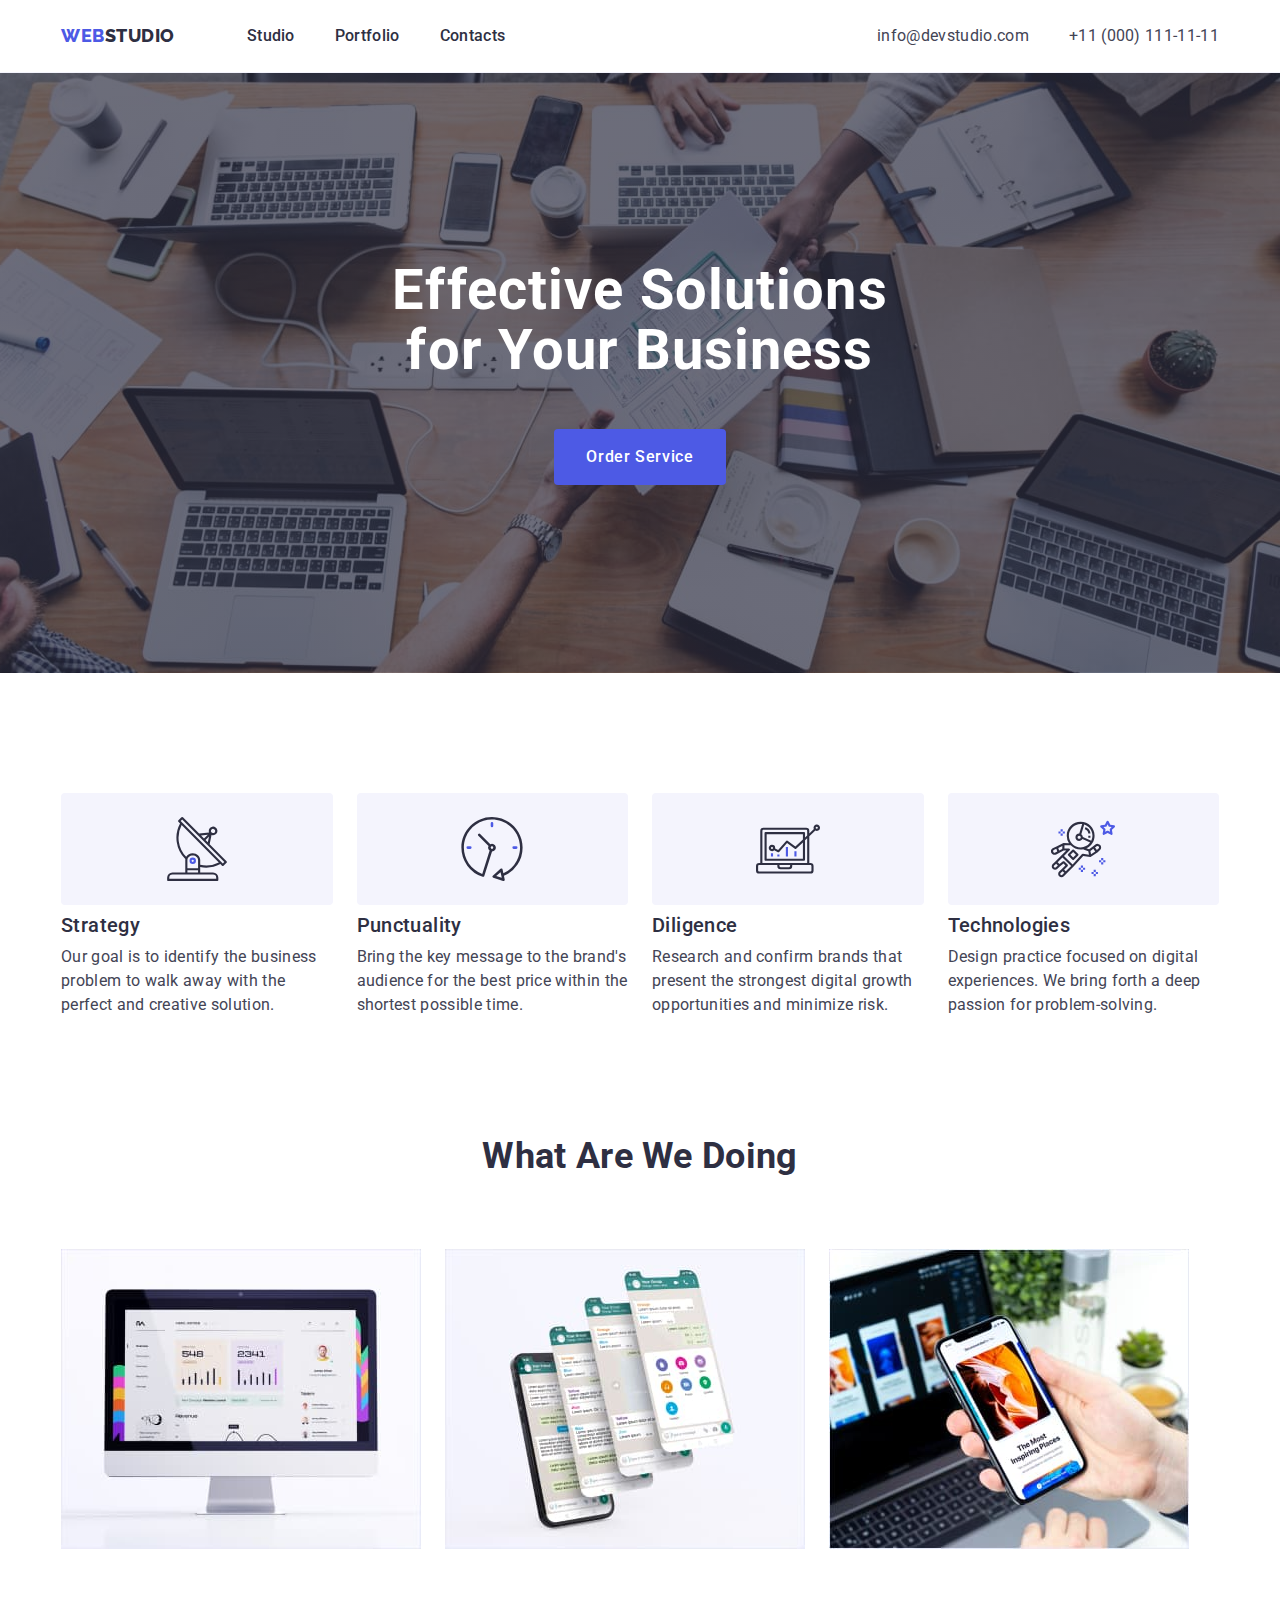
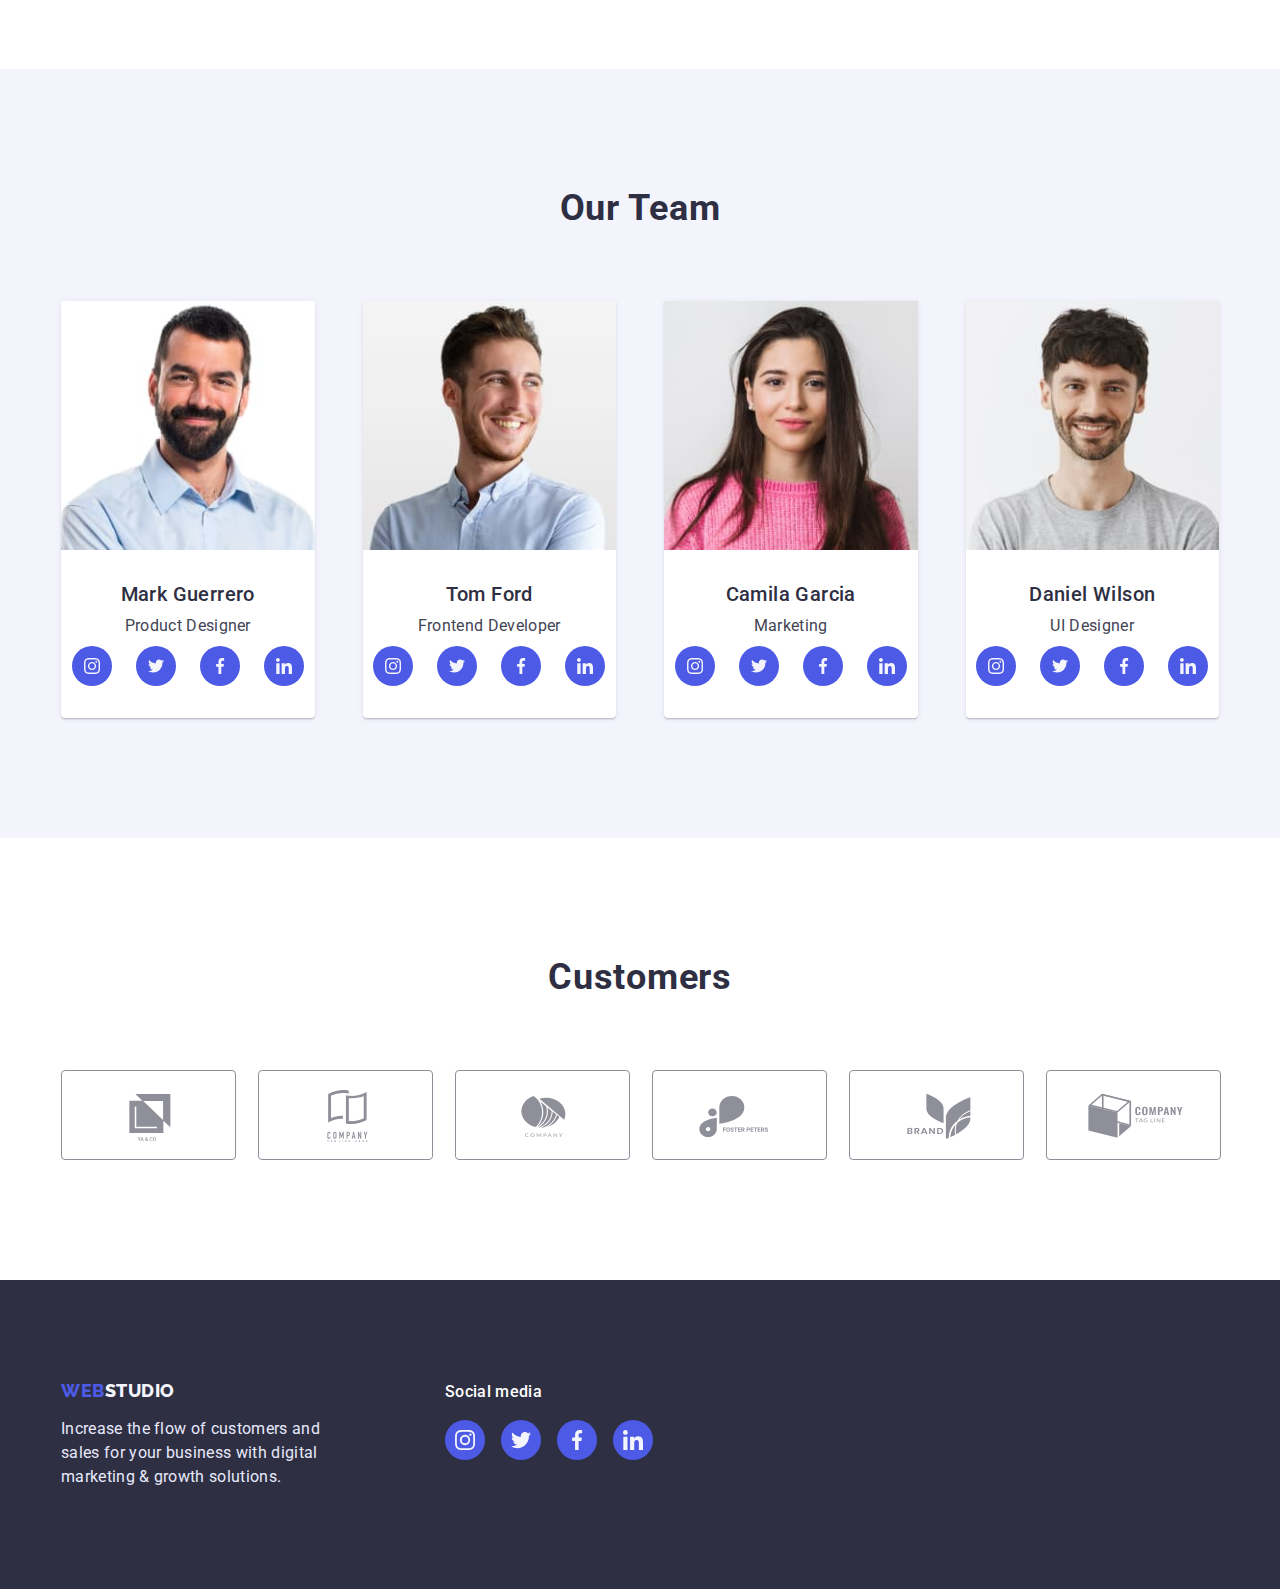
==== index.html @ 853c0c44 "Initial commit" ====
<!DOCTYPE html>
<html lang="en">

<head>
  <meta charset="UTF-8" />
  <meta http-equiv="X-UA-Compatible" content="IE=edge" />
  <meta name="viewport" content="width=device-width, initial-scale=1.0" />
  <title>Document</title>
  <link rel="preconnect" href="https://fonts.googleapis.com">
  <link rel="preconnect" href="https://fonts.googleapis.com">
  <link rel="preconnect" href="https://fonts.gstatic.com" crossorigin>
  <link rel="preconnect" href="https://fonts.googleapis.com">
  <link rel="preconnect" href="https://fonts.gstatic.com" crossorigin>
  <link href="https://fonts.googleapis.com/css2?family=Raleway:wght@800&family=Roboto:wght@400;500;700;900&display=swap"
    rel="stylesheet">
  <link rel="stylesheet" href="https://cdnjs.cloudflare.com/ajax/libs/modern-normalize/1.1.0/modern-normalize.min.css"
    integrity="sha512-wpPYUAdjBVSE4KJnH1VR1HeZfpl1ub8YT/NKx4PuQ5NmX2tKuGu6U/JRp5y+Y8XG2tV+wKQpNHVUX03MfMFn9Q=="
    crossorigin="anonymous" referrerpolicy="no-referrer" />
  <link rel="stylesheet" href="./css/styles.css">
</head>

<body class="page">

  <!--header-->
  <header>
    <div class="container cont-header">
      <nav class="main-nav">
        <a href="./index.html" class="link-webstudio link">Web<span class="logo-studio">Studio</span> </a>

        <ul class="site-nav list">
          <li><a href="./index.html" class="nav-header link">Studio</a></li>
          <li><a href="./portfolio.html" class="nav-header link">Portfolio</a></li>
          <li><a href="" class="nav-header link">Contacts</a></li>
        </ul>
      </nav>

      <address class="address-hed">
        <ul class="auth-nav list">
          <li><a class="auth-nav-list link" href="mailto:info@devstudio.com">info@devstudio.com</a></li>
          <li><a class="auth-nav-list link" href="tel:+110001111111">+11 (000) 111-11-11</a></li>
        </ul>
      </address>
    </div>
  </header>

  <!--hero-->

  <main>

    <section class="hero section">
      <h1 class="hero-title">Effective Solutions for Your Business</h1>
      <button type="button" class="hero-button">Order Service</button>
    </section>


    <!--advantages-->

    <section class="advantages section">
      <div class="container">
        <h2 class="advantages-title" hidden>Our advantages</h2>

        <ul class="advantages-list list">
          <li class="item adv-li">
            <div class="adv-icon-div">
              <svg class="adv-icon" width="64" height="64">
                <use href="./images/symbol-defs.svg#icon-radar">
                </use>
              </svg>
            </div>
            <h3 class="advantages-title-small">Strategy</h3>
            <p class="advantages-text">
              Our goal is to identify the business problem to walk away with the
              perfect and creative solution.
            </p>
          </li>
          <li class="item adv-li">
            <div class="adv-icon-div">
              <svg class="adv-icon" width="64" height="64">
                <use href="./images/symbol-defs.svg#icon-clock">
                </use>
              </svg>
            </div>
            <h3 class="advantages-title-small">Punctuality</h3>
            <p class="advantages-text">
              Bring the key message to the brand's audience for the best price
              within the shortest possible time.
            </p>
          </li>
          <li class="item adv-li">
            <div class="adv-icon-div">
              <svg class="adv-icon" width="64" height="64">
                <use href="./images/symbol-defs.svg#icon-pc">
                </use>
              </svg>
            </div>
            <h3 class="advantages-title-small">Diligence</h3>
            <p class="advantages-text">
              Research and confirm brands that present the strongest digital
              growth opportunities and minimize risk.
            </p>
          </li>
          <li class="item">
            <div class="adv-icon-div">
              <svg class="adv-icon" width="64" height="64">
                <use href="./images/symbol-defs.svg#icon-space">
                </use>
              </svg>
            </div>
            <h3 class="advantages-title-small">Technologies</h3>
            <p class="advantages-text">
              Design practice focused on digital experiences. We bring forth a
              deep passion for problem-solving.
            </p>
          </li>
        </ul>
      </div>
    </section>
    <!--Works-->

    <section class="works">
      <div class="container">
        <h2 class="works-title">What are we doing</h2>
        <ul class="works-list list">
          <li>
            <img src="./images/desc.jpg" alt="companys_activity1" width="360" />
          </li>
          <li>
            <img src="./images/phone.jpg" alt="companys_activity2" width="360" />
          </li>
          <li>
            <img src="./images/phoneinarm.jpg" alt="companys_activity3" width="360" />
          </li>
        </ul>
      </div>
    </section>


    <!--team-->

    <section class="team section">
      <div class="container">
        <h2 class="team-title">Our Team</h2>
        <ul class="list">
          <li class="persons">
            <div class="team-cont">
              <img src="./images/marko.jpg" alt="mark" width="264" />
              <div class="cont-persons">
                <h3 class="team-title-small">Mark Guerrero</h3>
                <p class="team-text">Product Designer</p>
                <ul class="persons-soc-list list">
                  <li class="persons-soc-item"> <a href="" class="persons-soc-link link"> <svg class="pers-svg"
                        width="16" height="16">
                        <use href="./images/symbol-defs.svg#icon-instagram"></use>
                      </svg>
                    </a> </li>
                  <li class="persons-soc-item"> <a href="" class="persons-soc-link link"> <svg class="pers-svg"
                        width="16" height="16">
                        <use href="./images/symbol-defs.svg#icon-twitter"></use>
                      </svg>
                    </a> </li>
                  <li class="persons-soc-item"> <a href="" class="persons-soc-link link"> <svg class="pers-svg"
                        width="16" height="16">
                        <use href="./images/symbol-defs.svg#icon-facebook"></use>
                      </svg>
                    </a> </li>
                  <li class="persons-soc-item"> <a href="" class="persons-soc-link link"> <svg class="pers-svg"
                        width="16" height="16">
                        <use href="./images/symbol-defs.svg#icon-linkedin"></use>
                      </svg>
                    </a> </li>
                </ul>
              </div>
            </div>
          </li>
          <li class="persons">
            <div class="team-cont">
              <img src="./images/tom.jpg" alt="tom" width="264" />
              <div class="cont-persons">
                <h3 class="team-title-small">Tom Ford</h3>
                <p class="team-text">Frontend Developer</p>
                <ul class="persons-soc-list list">
                  <li class="persons-soc-item"> <a href="" class="persons-soc-link link"> <svg class="pers-svg"
                        width="16" height="16">
                        <use href="./images/symbol-defs.svg#icon-instagram"></use>
                      </svg>
                    </a> </li>
                  <li class="persons-soc-item"> <a href="" class="persons-soc-link link"> <svg class="pers-svg"
                        width="16" height="16">
                        <use href="./images/symbol-defs.svg#icon-twitter"></use>
                      </svg>
                    </a> </li>
                  <li class="persons-soc-item"> <a href="" class="persons-soc-link link"> <svg class="pers-svg"
                        width="16" height="16">
                        <use href="./images/symbol-defs.svg#icon-facebook"></use>
                      </svg>
                    </a> </li>
                  <li class="persons-soc-item"> <a href="" class="persons-soc-link link"> <svg class="pers-svg"
                        width="16" height="16">
                        <use href="./images/symbol-defs.svg#icon-linkedin"></use>
                      </svg>
                    </a> </li>
                </ul>
              </div>
            </div>
          </li>
          <li class="persons">
            <div class="team-cont">
              <img src="./images/camila.jpg" alt="camila" width="264" />
              <div class="cont-persons">
                <h3 class="team-title-small">Camila Garcia</h3>
                <p class="team-text">Marketing</p>
                <ul class="persons-soc-list list">
                  <li class="persons-soc-item"> <a href="" class="persons-soc-link link"> <svg class="pers-svg"
                        width="16" height="16">
                        <use href="./images/symbol-defs.svg#icon-instagram"></use>
                      </svg>
                    </a> </li>
                  <li class="persons-soc-item"> <a href="" class="persons-soc-link link"> <svg class="pers-svg"
                        width="16" height="16">
                        <use href="./images/symbol-defs.svg#icon-twitter"></use>
                      </svg>
                    </a> </li>
                  <li class="persons-soc-item"> <a href="" class="persons-soc-link link"> <svg class="pers-svg"
                        width="16" height="16">
                        <use href="./images/symbol-defs.svg#icon-facebook"></use>
                      </svg>
                    </a> </li>
                  <li class="persons-soc-item"> <a href="" class="persons-soc-link link"> <svg class="pers-svg"
                        width="16" height="16">
                        <use href="./images/symbol-defs.svg#icon-linkedin"></use>
                      </svg>
                    </a> </li>
                </ul>
              </div>
            </div>
          </li>
          <li class="persons">
            <div class="team-cont">
              <img src="./images/daniel.jpg" alt="daniel" width="264" />
              <div class="cont-persons">
                <h3 class="team-title-small">Daniel Wilson</h3>
                <p class="team-text">UI Designer</p>
                <ul class="persons-soc-list list">
                  <li class="persons-soc-item"> <a href="" class="persons-soc-link link"> <svg class="pers-svg"
                        width="16" height="16">
                        <use href="./images/symbol-defs.svg#icon-instagram"></use>
                      </svg>
                    </a> </li>
                  <li class="persons-soc-item"> <a href="" class="persons-soc-link link"> <svg class="pers-svg"
                        width="16" height="16">
                        <use href="./images/symbol-defs.svg#icon-twitter"></use>
                      </svg>
                    </a> </li>
                  <li class="persons-soc-item"> <a href="" class="persons-soc-link link"> <svg class="pers-svg"
                        width="16" height="16">
                        <use href="./images/symbol-defs.svg#icon-facebook"></use>
                      </svg>
                    </a> </li>
                  <li class="persons-soc-item"> <a href="" class="persons-soc-link link"> <svg class="pers-svg"
                        width="16" height="16">
                        <use href="./images/symbol-defs.svg#icon-linkedin"></use>
                      </svg>
                    </a> </li>
                </ul>
              </div>
            </div>
          </li>
        </ul>

      </div>
    </section>

    <!--customers-->

    <section class="customers section">
      <div class="container">
        <h2 class="team-title">Customers</h2>
        <ul class="icon-customers-list list">

          <li class="li-customers"> <a href="" class="icon-customers link">
              <svg class="icon-cus-svg" width="104" height="56">
                <use href="./images/symbol-defs.svg#icon-one">
                </use>
              </svg></a>
          </li>

          <li class="li-customers"><a href="" class="icon-customers link">
              <svg class="icon-cus-svg" width="104" height="56">
                <use href="./images/symbol-defs.svg#icon-two">
                </use>
              </svg></a>
          </li>


          <li class="li-customers"><a href="" class="icon-customers link">
              <svg class="icon-cus-svg" width="104" height="56">
                <use href="./images/symbol-defs.svg#icon-three">
                </use>
              </svg></a>
          </li>

          <li class="li-customers"><a href="" class="icon-customers link">
              <svg class="icon-cus-svg" width="104" height="56">
                <use href="./images/symbol-defs.svg#icon-four">
                </use>
              </svg></a>
          </li>

          <li class="li-customers"><a href="" class="icon-customers link">
              <svg class="icon-cus-svg" width="104" height="56">
                <use href="./images/symbol-defs.svg#icon-five">
                </use>
              </svg></a>
          </li>

          <li class="li-customers"><a href="" class="icon-customers link">
              <svg class="icon-cus-svg" width="104" height="56">
                <use href="./images/symbol-defs.svg#icon-six">
                </use>
              </svg></a>
          </li>

        </ul>
      </div>
    </section>

  </main>

  <!--footer-->
  <footer class="footer">
    <div class="container footer-main">
      <div class="f-cont">
        <a href="./index.html" class="link footer-logo">Web<span class="logo-studio-footer">Studio</span></a>
        <p class="footer-text">
          Increase the flow of customers and sales for your business with digital
          marketing & growth solutions.
        </p>
      </div>
      <div class="div-sm-footer">
        <p class="footer-smtext">Social media</p>
        <div class="div-sm-icons">
          <ul class="list-persons-sm list">
            <li class="persons-soc-item"> <a href="" class="persons-soc-link link"> <svg class="pers-svg" width="20"
                  height="20">
                  <use href="./images/symbol-defs.svg#icon-instagram"></use>
                </svg>
              </a> </li>
            <li class="persons-soc-item"> <a href="" class="persons-soc-link link"> <svg class="pers-svg" width="20"
                  height="20">
                  <use href="./images/symbol-defs.svg#icon-twitter"></use>
                </svg>
              </a> </li>
            <li class="persons-soc-item"> <a href="" class="persons-soc-link link"> <svg class="pers-svg" width="20"
                  height="20">
                  <use href="./images/symbol-defs.svg#icon-facebook"></use>
                </svg>
              </a> </li>
            <li class="persons-soc-item"> <a href="" class="persons-soc-link link"> <svg class="pers-svg" width="20"
                  height="20">
                  <use href="./images/symbol-defs.svg#icon-linkedin"></use>
                </svg>
              </a> </li>
          </ul>
        </div>
      </div>
    </div>
  </footer>
</body>

</html>
---- css/styles.css ----
/*   #FFFFFF  */
/*#2E2F42 navy blue*/
/* #434455 text small*/
/* #F4F4FD footer, studio */
/* #4D5AE5 web*/


/*----mains----*/

:root {
    --primary-text-color: #434455;
    --accent-text-color: #2E2F42;
    --accent: #4D5AE5;
    --soft-white: #F4F4FD;
    --pure-wite: #fff;
    --almost-white: #F5F5F5;
    --blue: #404bbf;
    --footer-text: #E7E9FC;
    --bg-gradient: linear-gradient(to right, rgba(46, 47, 66, 0.7), rgba(46, 47, 66, 0.7));
    --green: #31D0AA;
    --icon-cust: #8E8F99;


}

body {
    background-color: var(--pure-wite);
    color: var(--primary-text-color);
    font-family: Roboto, sans-serif;
    letter-spacing: 0.02em;
    margin: 0;
    padding: 0;
}

ul {
    margin: 0;
    padding: 0;
}

h1,
h2,
h3,
h4,
p {
    margin-top: 0;
    margin-bottom: 0
}

header {
    background-color: var(--pure-wite);
    border-bottom: 1px solid var(--soft-white);

}

.link {
    text-decoration: none;

}

/*new code*/

.main-nav {
    display: flex;
    align-items: center;
    margin-right: auto;
}


.link-webstudio {
    color: var(--accent);
    font-family: Raleway, sans-serif;


    font-weight: 800;
    font-size: 18px;
    line-height: 1.17;

    letter-spacing: 0.03em;
    text-transform: uppercase;
}

.nav-header {
    font-weight: 500;
    font-size: 16px;
    line-height: 1.5;
    letter-spacing: 0.02em;
    color: var(--accent-text-color);

    padding-top: 24px;
    padding-bottom: 24px;
    display: block;

}

ul.site-nav {
    margin: 0;
    padding: 0;

    display: flex;
}

.logo-studio {
    color: var(--accent-text-color);

}



.list {
    list-style: none;
}

.section {

    padding-top: 120px;
    padding-bottom: 120px;
}

/*----navigation----*/


.cont-header {
    display: flex;
    align-items: center;

}


.address-hed {
    display: flex;

}

ul.site-nav li:not(:first-child) {
    margin-left: 40px;
}

.nav-header:hover,
.nav-header:focus {
    color: var(--blue);
}

.link-webstudio {
    margin-right: 72px;



}

ul.auth-nav li:not(:first-child) {
    margin-left: 40px;
}

.auth-nav {
    color: var(--primary-text-color);
    font-style: normal;

    font-size: 16px;
    line-height: 1.5;


    display: flex;

    padding: 0;
}



.auth-nav-list {
    font-size: 16px;
    line-height: 1.5;
    letter-spacing: 0.02em;
    color: var(--primary-text-color);

}

.auth-nav .link:hover,
.auth-nav .link:focus {
    color: var(--blue)
}

.auth-nav-list:focus {
    color: var(--blue)
}

/*-----hero-----*/

.hero {
    background-color: var(--accent-text-color);

    padding-top: 188px;
    padding-bottom: 188px;
    background: var(--bg-gradient), url(../images/people-office.jpg);
    background-repeat: no-repeat;
margin-left: auto;
margin-right: auto;
    
    max-width: 1440px;
    background-position: center;
    background-size: cover;
    margin: 0 auto 0 auto;

}

.hero-title {
    color: var(--pure-wite);

    font-weight: 700;
    font-size: 56px;
    text-align: center;
    line-height: 1.07;
    letter-spacing: 0.02em;

    margin: 0 auto 48px auto;

    width: 496px;
}

.hero-button {
    font-family: "Roboto", sans-serif;
    color: var(--pure-wite);
    font-weight: 500;
    font-size: 16px;
    line-height: 1.5;
    letter-spacing: 0.04em;


    background-color: var(--accent);
    cursor: pointer;
    border: none;

    display: block;
    margin: 0 auto;
    height: 56px;
    min-width: 169px;
    border-radius: 4px;
    padding: 16px 32px;
}

.hero-button:hover,
.hero-button:focus {
    background-color: var(--blue)
}

/*----sections and titles----*/

/*-----advantages-----*/

section.advantages ul {
    display: flex;
    gap: 24px;
}

.advantages li.item {
    width: calc((100% - 72px)/4);

}

.advantages-title {
    color: var(--accent-text-color);


}

.advantages-title-small {
    color: var(--accent-text-color);
    font-weight: 500;
    font-size: 20px;
    line-height: 1.2;
    letter-spacing: 0.02em;

    margin-bottom: 8px;

}

.advantages-text {
    color: var(--primary-text-color);

    font-size: 16px;
    line-height: 1.5;

    margin: 0;
    padding: 0;
}

.adv-icon-div {
    display: flex;
    
    height: 112px;
    background-color: var(--soft-white);
    border-radius: 4px;
    margin-bottom: 8px;

    align-items: center;
    justify-content: center;
}


/*----works----*/
.works {
    padding-bottom: 120px;
}

.works-list {
    display: flex;
    gap: 24px;

}

.works-title {
    color: var(--accent-text-color);
    font-weight: 700;
    font-size: 36px;
    line-height: 1.11;
    text-align: center;
    text-transform: capitalize;

    margin: 0 0 72px 0;
    padding: 0;
}



/*---team-----*/

.team {
    background-color: var(--soft-white)
}

.team .persons {
    background-color: var(--pure-wite);
    display: block;

    border-radius: 4px;
    box-shadow: 0 2px 1px rgba(46, 47, 66, 0.08), 0 1px 1px rgba(46, 47, 66, 0.16), 0 1px 6px rgba(46, 47, 66, 0.08);

}

.team .persons:not(:last-child) {
    margin-right: 24px;

}

.team ul.list {
    display: flex;
    gap: 24px;
    align-items: center;
    justify-content: center;
}

.team-title {
    color: var(--accent-text-color);
    font-weight: 700;
    font-size: 36px;
    line-height: 1.11;
    text-align: center;
    text-transform: capitalize;
    letter-spacing: 0.02em;

    margin: 0 0 72px 0;
    padding: 0;

}

.cont-persons {

    padding: 32px 0px;

}

.team-title-small {
    color: var(--accent-text-color);
    font-weight: 500;
    font-size: 20px;
    line-height: 1.2;
    text-align: center;
    letter-spacing: 0.02em;

    margin: 0 0 8px 0;
    padding: 0;
}


.persons-soc-list {
    display: flex;
    justify-content: center;

    gap: 24px;
}

.persons-soc-item {
    width: 40px;
    height: 40px;
}

.persons-soc-link {
    width: 100%;
    height: 100%;
    border-radius: 50%;
    background: var(--accent);
    display: flex;
    align-items: center;
    justify-content: center;
}

.persons-soc-link:hover,
.persons-soc-link:focus {
    background: var(--blue);
}

.team-text {
    color: var(--primary-text-color);
    font-size: 16px;
    line-height: 1.5;
    text-align: center;

    margin-bottom: 8px;
    padding: 0;

}

/*-------cuctomers--------*/

.icon-customers-list {
    display: flex;
    align-items: center;
    justify-content: center;
    gap: 24px;
}

.icon-customers {}

.icon-customers:hover,
.icon-customers:focus {
    border: 1px solid var(--blue);
    fill: var(--blue);
}

.persons-soc-link {
    
}

.icon-cus-svg {
    fill: var(--icon-cust);
    
}
.icon-customers {
    
    border: 1px solid var(--icon-cust);
    
    border-radius: 4px;
    width: 100%;
    height: 88px;
    display: flex;
    align-items: center;
    justify-content: center;
   
    
}


.li-customers {
    width: calc((100% - 120px) / 4);
}

.icon-customers:hover .icon-cus-svg,
.icon-customers:focus .icon-cus-svg {
    fill: var(--blue);
    
}

.footer {
    background-color: var(--accent-text-color);
    padding: 100px 0 100px 0;
}

.footer-logo {
    color: var(--accent);
    font-family: Raleway, sans-serif;
    font-weight: 800;
    font-size: 18px;
    line-height: 1.17;
    letter-spacing: 0.03em;
    text-transform: uppercase;

    margin-bottom: 16px;
    display: block;
}

.f-cont {
    width: 264px;

}


.footer-text {
    color: var(--footer-text);
    font-weight: 400;
    font-size: 16px;
    line-height: 1.5;
}

.footer-smtext {
    font-family: Roboto, sans-serif;
    font-weight: 500;
    font-size: 16px;
    line-height: 1.5;
    letter-spacing: 0.02em;
    margin-bottom: 16px;
    color: var(--pure-wite);

}

.div-sm-footer {
 
}

.logo-studio-footer {
    color: var(--soft-white);
}

.list-persons-sm {
    display: flex;
    justify-content: center;
    gap: 16px;

}

.footer-main {
    display: flex;
    gap: 120px;
}

.div-sm-footer .persons-soc-link:hover,
.div-sm-footer .persons-soc-link:focus {
    background: var(--green);
}

/*-----button---*/
.button {
    color: var(--pure-wite);
    background-color: var(--accent);
    cursor: pointer;
}

.button:hover,
.button:focus {
    color: var(--accent);
    background-color: var(--soft-white);

}

/*-----PORTFOLIO----*/

.cont-section {
    padding-top: 96px;
    padding-bottom: 120px;
}

.nav-port {
    display: flex;
    margin-left: auto;
    margin-right: auto;
    justify-content: center;
}

.nav-button {
    color: var(--accent);
    font-family: "Roboto", sans-serif;

    background-color: var(--soft-white);
    font-weight: 500;

    font-size: 16px;
    line-height: 1.5;
    letter-spacing: 0.04em;
    text-align: center;
    cursor: pointer;




    padding: 12px 24px;
    border: 1px solid var(--footer-text);
    border-radius: 4px;

}



ul.nav-port {
    margin: 0 0 72px 0;
    gap: 24px;
}

.nav-button:hover,
.nav-button:focus {
    color: var(--pure-wite);
    background-color: var(--blue);
    border-color: var(--blue);
    box-shadow: 0 2px 2px rgba(0, 0, 0, 0.12), 0 2px 1px rgba(0, 0, 0, 0.08), 0 3px 1px rgba(0, 0, 0, 0.1);
}

div .gallery-container {
    display: flex;
    flex-wrap: wrap;

    row-gap: 48px;
    column-gap: 24px;


}

.container {
    width: 1158px;
    margin-left: auto;
    margin-right: auto;
    padding-left: 15px;
    padding-right: 15px;
}

.gallery-container .li-port {
    flex-basis: calc((100% - 48px) / 3);


}




.sec-descr {
    border-bottom: 1px solid var(--soft-white);
    border-left: 1px solid var(--soft-white);
    border-right: 1px solid var(--soft-white);
    padding-top: 32px;
    padding-bottom: 32px;
    padding-left: 16px;
}

img {
    display: block;
    max-width: 100%;

}

.gallery-titile-small {
    color: var(--accent-text-color);
    font-weight: 500;
    font-size: 20px;
    line-height: 1.2;
    letter-spacing: 0.02em;


    padding: 0;
    margin: 0 0 8px 0;

}

.gallery-text {
    color: var(--primary-text-color);

    font-size: 16px;
    line-height: 1.5;

    margin: 0;
    padding: 0;

}

.link-port {
    display: block;
}

.link-port:hover,
.link-port:focus {
    box-shadow: 0 2px 1px rgba(46, 47, 66, 0.08), 0 1px 1px rgba(46, 47, 66, 0.16), 0 1px 6px rgba(46, 47, 66, 0.08);
    img:var(--accent);
}
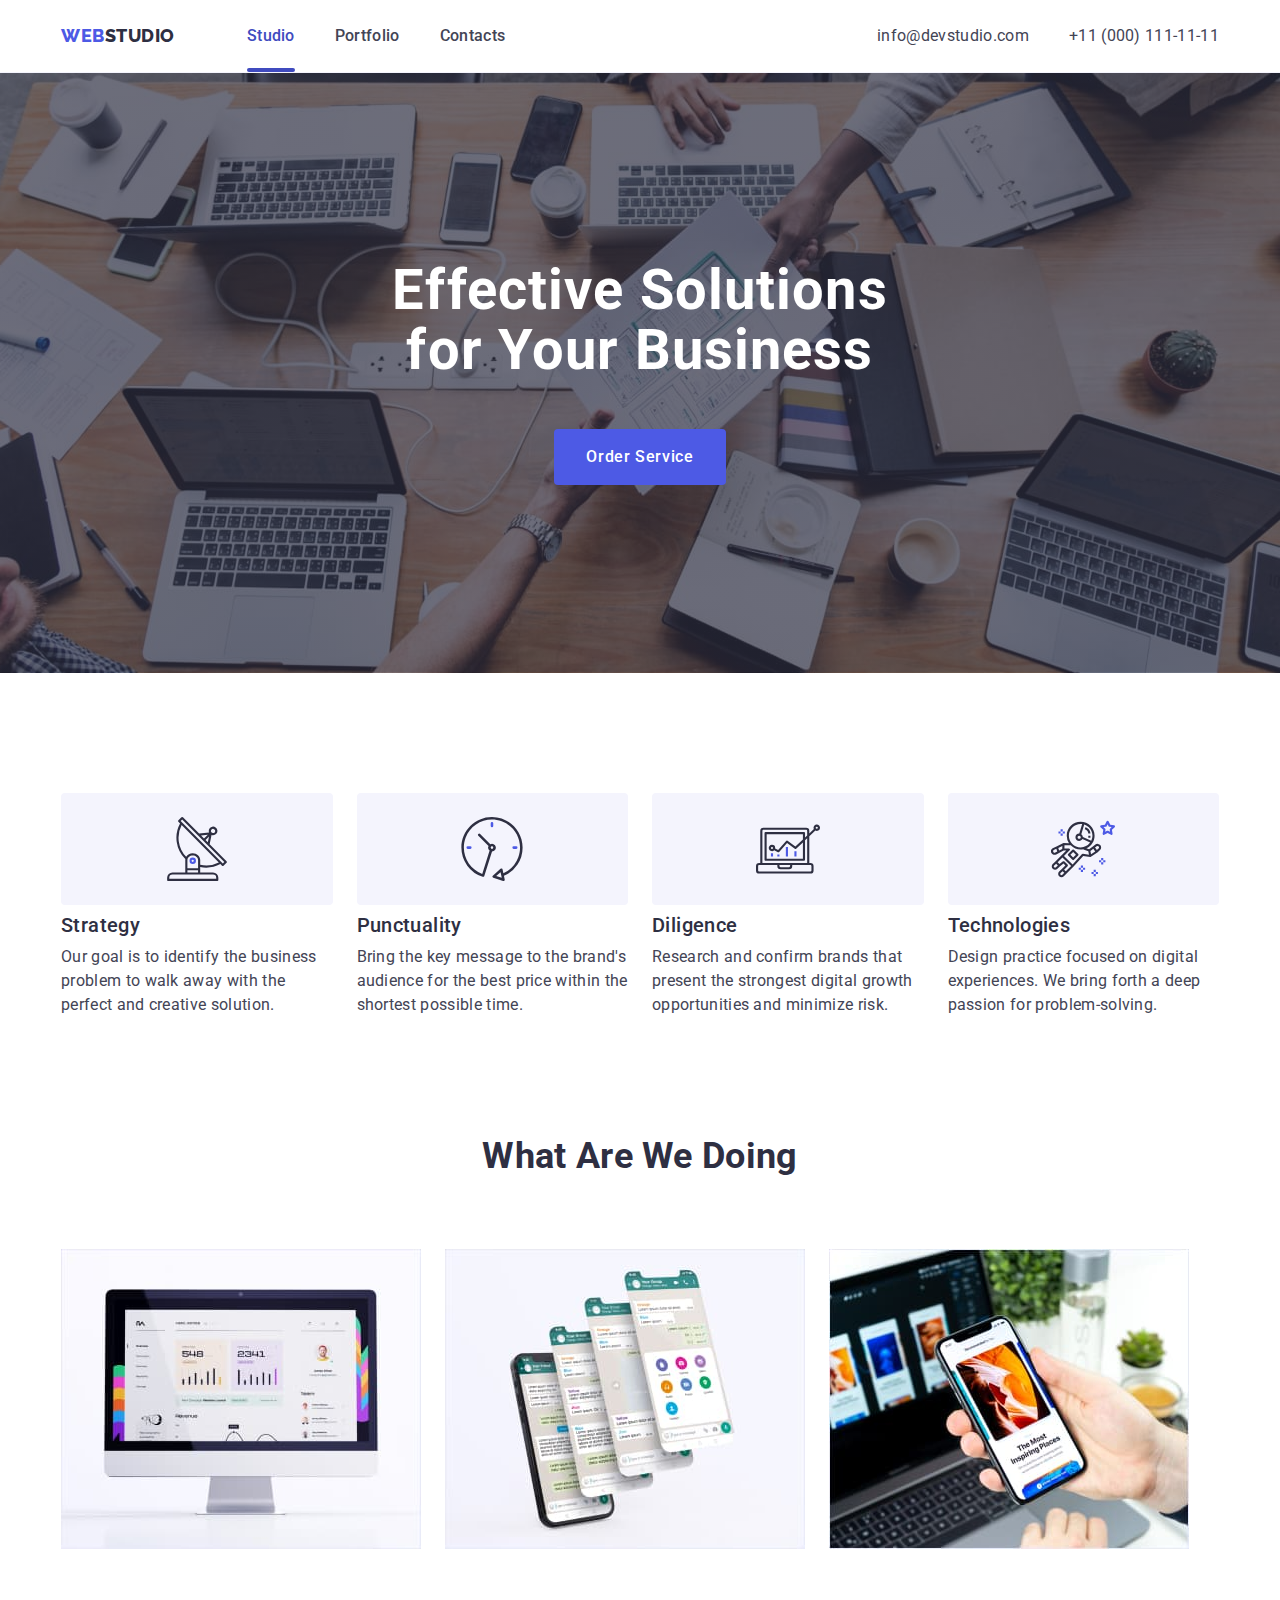
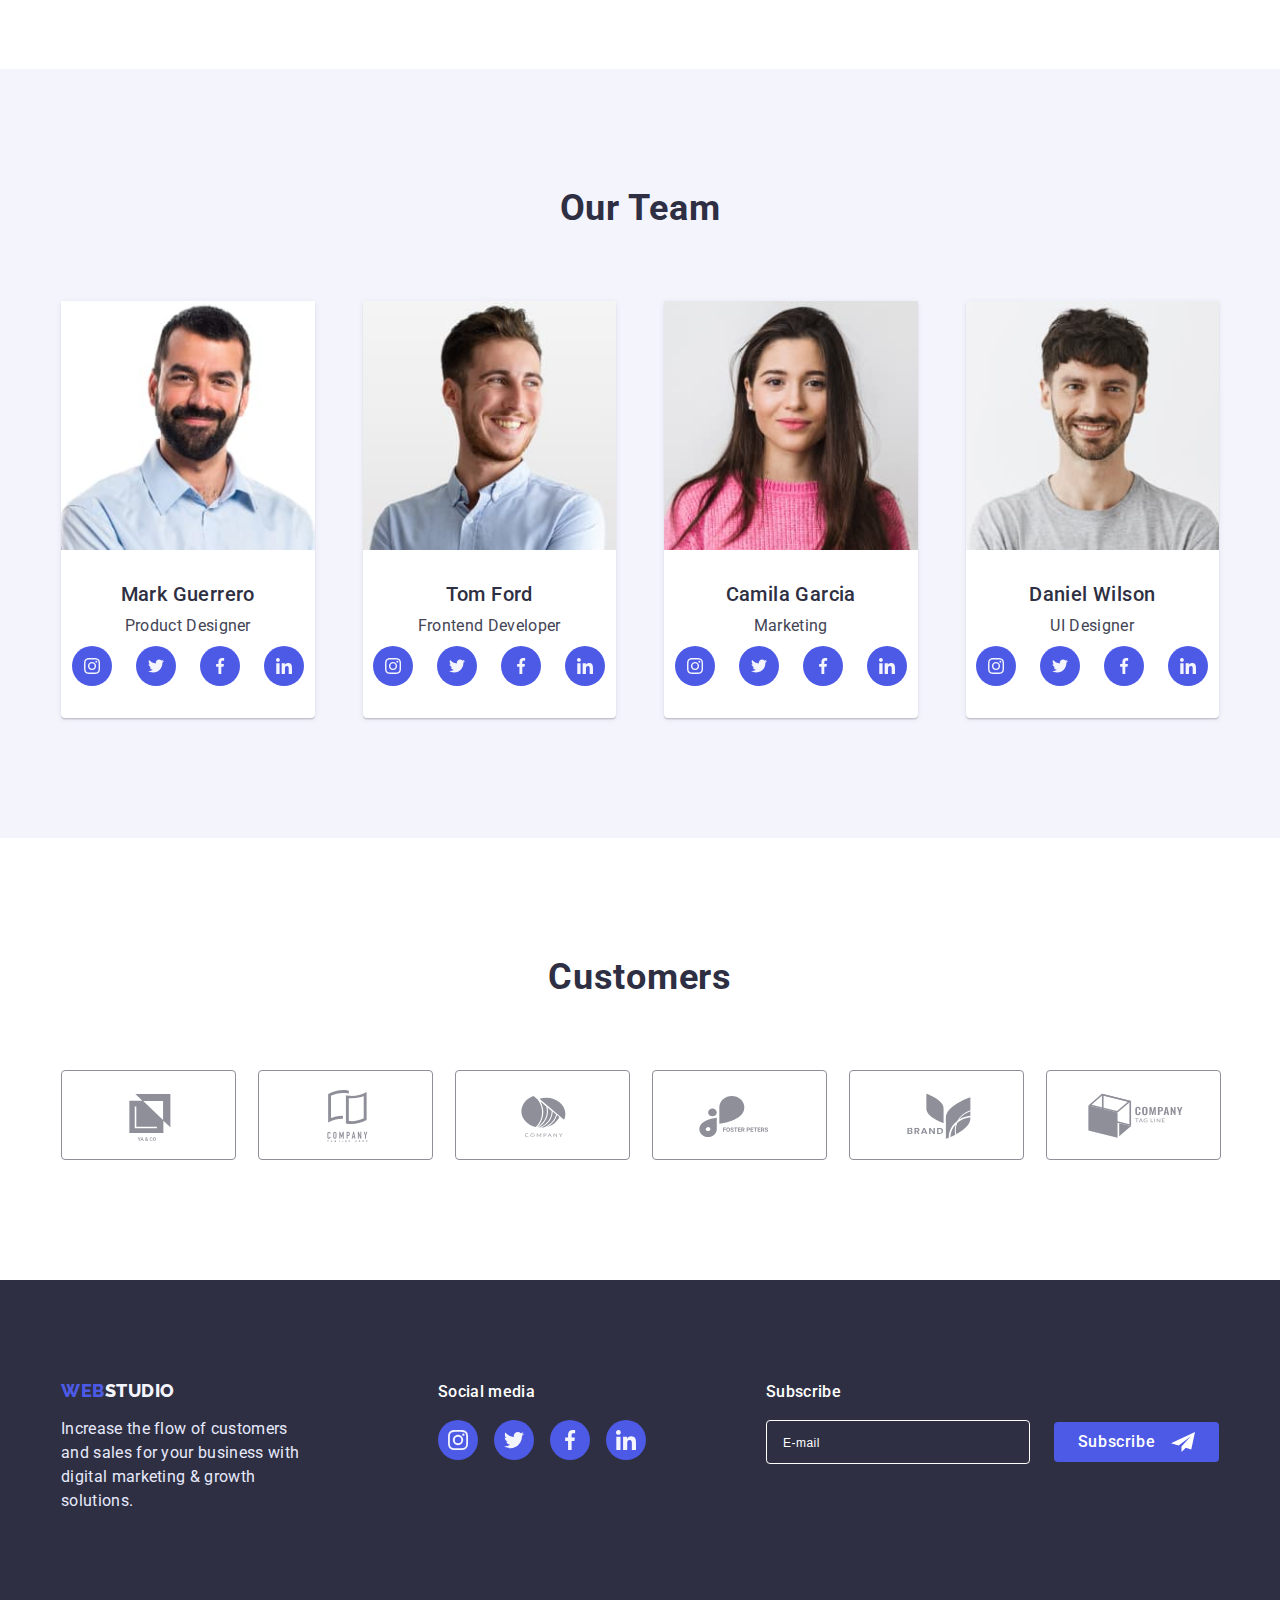
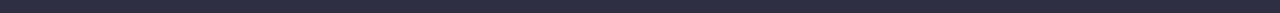
==== commit 75f57959: "1" ====
--- a/index.html
+++ b/index.html
@@ -19,7 +19,7 @@
   <link rel="stylesheet" href="./css/styles.css">
 </head>
 
-<body class="page">
+<body class="page studio">
 
   <!--header-->
   <header>
@@ -28,9 +28,9 @@
         <a href="./index.html" class="link-webstudio link">Web<span class="logo-studio">Studio</span> </a>
 
         <ul class="site-nav list">
-          <li><a href="./index.html" class="nav-header link">Studio</a></li>
-          <li><a href="./portfolio.html" class="nav-header link">Portfolio</a></li>
-          <li><a href="" class="nav-header link">Contacts</a></li>
+          <li><a href="./index.html" class="nav-header studio link">Studio</a></li>
+          <li><a href="./portfolio.html" class="nav-header portfolio link">Portfolio</a></li>
+          <li><a href="" class="nav-header contacts link">Contacts</a></li>
         </ul>
       </nav>
 
@@ -49,9 +49,90 @@
 
     <section class="hero section">
       <h1 class="hero-title">Effective Solutions for Your Business</h1>
-      <button type="button" class="hero-button">Order Service</button>
+      <button type="button" class="hero-button" data-modal-open>Order Service</button>
+   
+      
     </section>
-
+ <!--modal-start-->
+
+<div class="backdrop is-hidden" data-modal>
+ 
+ <div class="modal">   
+   
+   
+  
+  <button type="button" class="close-button" data-modal-close> 
+   
+<svg class="close-svg" width="24" height="24" viewBox="0 0 24 24" fill="" xmlns="http://www.w3.org/2000/svg">
+  <circle cx="12" cy="12" r="12" />
+  <circle cx="12" cy="12" r="11.5" stroke="black" stroke-opacity="0.1" />
+  <g clip-path="url(#clip0_1_72)">
+    <path class="close-x"
+      d="M16 8.80571L15.1943 8L12 11.1943L8.80571 8L8 8.80571L11.1943 12L8 15.1943L8.80571 16L12 12.8057L15.1943 16L16 15.1943L12.8057 12L16 8.80571Z"
+      fill="" />
+  </g>
+  <defs>
+    <clipPath id="clip0_1_72">
+      <rect width="8" height="8" fill="white" transform="translate(8 8)" />
+    </clipPath>
+  </defs>
+</svg>
+ 
+
+  </button>
+
+<form class="main-modal-form">
+  <div class=""><h1 class="modal-h">Leave your contacts and we will call you back</h1></div>
+  
+  <div class="form-element">
+  <label for="name"><p class="small-modal-text">Name</p></label>
+  <div class="input-wrap">
+  <input type="text" name="name" id="name" class="input-form input-row">
+  <svg width="18" height="24">
+    <use href="./images/symbol-forms.svg#icon-person"></use>
+      </svg>
+</div>
+</div>
+<div class="form-element">
+  <label for="tel"><p class="small-modal-text">Phone</p></label>
+  <div class="input-wrap">
+   
+  <input type="tel" name="tel" id="tel" class="input-form ">
+   <svg width="18" height="24">
+<use href="./images/symbol-forms.svg#icon-phone"></use>
+  </svg>
+</div>
+</div>
+
+<div class="form-element">
+  <label for="email"><p class="small-modal-text">Email</p></label>
+  <div class="input-wrap">
+  <input type="email" name="email" id="email" class="input-form input-row">
+  <svg width="18" height="24">
+    <use href="./images/symbol-forms.svg#icon-email"></use>
+      </svg>
+</div>
+</div>
+<div class="form-element">
+ <label for="comment"><p class="small-modal-text">Comment</p></label>
+ <div class="input-wrap">
+
+  <textarea name="comment" id="comment" rows="5" placeholder="Text input" class="input-form"></textarea>
+  
+</div>
+</div>
+<div class="privacy-form">
+ <label for="privacy">
+  <p class="small-modal-text">I accept the terms and conditions of the <a href=""> Privacy Policy</a></p>  
+  <input type="checkbox" name="privacy" value="privacy" id="privacy" class="input-form">
+<span class="input-checkbox"></span></label>
+</div>
+  <button type="submit" class="button modal-button">Send</button>
+
+</form>
+</div>
+</div>
+<!--modal-end-->
 
     <!--advantages-->
 
@@ -363,8 +444,23 @@
           </ul>
         </div>
       </div>
+      <div class="subscribe">
+        <p class="footer-smtext">Subscribe</p>
+        <div class="items-input-footer">
+        <label for="mail-footer"></label>
+        <input type="email" class="footer-form-mail" name="mail-footer" id="mail-footer" placeholder="E-mail">
+        <button type="button" class="subsc-button">Subscribe <svg width="24" height="24" viewBox="0 0 24 24" fill="none" xmlns="http://www.w3.org/2000/svg">
+          <path d="M24 2L0 13.25L7.66994 15.6172L19.5 6.375L10.5017 16.4913L10.509 16.4936L10.5 16.4913V22L14.8013 17.8183L20.2501 19.5L24 2Z" fill="white"/>
+          </svg>
+      
+      </button>
+
+      </div>
+      </div>
     </div>
   </footer>
+  <script src="./js/modal.js"></script>
+  
 </body>
 
-</html>
+</html>--- a/css/styles.css
+++ b/css/styles.css
@@ -134,6 +134,10 @@
 ul.site-nav li:not(:first-child) {
     margin-left: 40px;
 }
+.nav-header {
+    color: var(--primary-text-color);
+    transition: color 250ms cubic-bezier(0.4, 0, 0.2, 1);
+}
 
 .nav-header:hover,
 .nav-header:focus {
@@ -162,6 +166,7 @@
     display: flex;
 
     padding: 0;
+    
 }
 
 
@@ -170,16 +175,43 @@
     font-size: 16px;
     line-height: 1.5;
     letter-spacing: 0.02em;
+    color: var(--accent-text-color);
+
+}
+.studio a.studio,
+.portfolio a.portfolio {
+    position: relative;
+}
+
+.studio a.studio::after,
+.portfolio a.portfolio::after {
+    content: "";
+    position: absolute;
+    display: block;
+    bottom: 0;
+    width: 100%;
+    height: 4px;
+    border-radius: 2px;
+    background-color: var(--blue);
+    
+}
+.studio a.studio,
+.portfolio a.portfolio{
+    color: var(--blue);
+}
+
+.auth-nav .link {
     color: var(--primary-text-color);
-
-}
-
+    transition: color 250ms cubic-bezier(0.4, 0, 0.2, 1);
+}
 .auth-nav .link:hover,
 .auth-nav .link:focus {
     color: var(--blue)
 }
 
-.auth-nav-list:focus {
+
+.auth-nav-list:focus,
+.auth-nav-list:hover {
     color: var(--blue)
 }
 
@@ -235,11 +267,98 @@
     min-width: 169px;
     border-radius: 4px;
     padding: 16px 32px;
+
+    transition: background-color 250ms cubic-bezier(0.4, 0, 0.2, 1);
 }
 
 .hero-button:hover,
 .hero-button:focus {
     background-color: var(--blue)
+}
+
+.backdrop  {
+    position: fixed;
+    top: 0;
+    left: 0;
+
+    width: 100%;
+    height: 100%;
+
+    background-color: rgba(46, 47, 66, 0.4);
+    opacity: 1;
+    transition: opacity 250ms cubic-bezier(0.4, 0, 0.2, 1);
+
+}
+.backdrop.is-hidden {
+opacity: 0;
+pointer-events: none;
+visibility:hidden;
+}
+
+.modal {
+position: absolute;
+left: 50%;
+top: 50%;
+transform: translate(-50%, -50%);
+
+width: 408px;
+height: 576px;
+scale: 1;
+transition: transform 250ms cubic-bezier(0.4, 0, 0.2, 1);;
+background-color: #fff;
+border-radius: 4px;
+padding: 24px;
+
+
+
+
+}
+.close-svg {
+
+}
+
+.close-button {  
+display: block;
+position: absolute;
+top:24px;
+right: 24px;
+border: none;
+width: 24px;
+height: 24px;
+border-radius: 50%;
+cursor: pointer;
+padding: 0;
+ 
+}
+.close-button:hover {
+   
+    
+}
+.close-x {
+    fill: var(--accent-text-color);
+    display: inline-block;
+    padding: 8px;
+    transition: fill 250ms cubic-bezier(0.4, 0, 0.2, 1);
+}
+.close-button:hover .close-x,
+.close-button:focus .close-x {
+    fill: #fff;
+}
+.close-svg {
+
+margin: 0;
+padding: 0;
+opacity: 1;
+
+fill: var(--footer-text);
+width: 24px;
+height: 24px;
+  transition: fill 250ms cubic-bezier(0.4, 0, 0.2, 1);
+}
+.close-svg:hover,
+.close-svg:focus {
+fill: var(--blue);
+
 }
 
 /*----sections and titles----*/
@@ -267,6 +386,7 @@
     font-weight: 500;
     font-size: 20px;
     line-height: 1.2;
+
     letter-spacing: 0.02em;
 
     margin-bottom: 8px;
@@ -401,11 +521,13 @@
     display: flex;
     align-items: center;
     justify-content: center;
+
+    transition: background-color 250ms cubic-bezier(0.4, 0, 0.2, 1);
 }
 
 .persons-soc-link:hover,
 .persons-soc-link:focus {
-    background: var(--blue);
+    background-color: var(--blue);
 }
 
 .team-text {
@@ -426,9 +548,13 @@
     align-items: center;
     justify-content: center;
     gap: 24px;
-}
-
-.icon-customers {}
+   
+}
+
+.icon-customers {
+    fill: var(--icon-cust);
+     transition: border-color 250ms cubic-bezier(0.4, 0, 0.2, 1);
+}
 
 .icon-customers:hover,
 .icon-customers:focus {
@@ -442,6 +568,7 @@
 
 .icon-cus-svg {
     fill: var(--icon-cust);
+    transition: fill 250ms cubic-bezier(0.4, 0, 0.2, 1);
     
 }
 .icon-customers {
@@ -530,25 +657,14 @@
     display: flex;
     gap: 120px;
 }
-
+.div-sm-footer .persons-soc-link {
+    transition: background-color 250ms cubic-bezier(0.4, 0, 0.2, 1)
+}
 .div-sm-footer .persons-soc-link:hover,
 .div-sm-footer .persons-soc-link:focus {
     background: var(--green);
 }
 
-/*-----button---*/
-.button {
-    color: var(--pure-wite);
-    background-color: var(--accent);
-    cursor: pointer;
-}
-
-.button:hover,
-.button:focus {
-    color: var(--accent);
-    background-color: var(--soft-white);
-
-}
 
 /*-----PORTFOLIO----*/
 
@@ -577,13 +693,13 @@
     text-align: center;
     cursor: pointer;
 
-
-
-
     padding: 12px 24px;
     border: 1px solid var(--footer-text);
     border-radius: 4px;
 
+    box-shadow: none;
+    transition: box-shadow 250ms cubic-bezier(0.4, 0, 0.2, 1), color 250ms cubic-bezier(0.4, 0, 0.2, 1), background-color 250ms cubic-bezier(0.4, 0, 0.2, 1), border 250ms cubic-bezier(0.4, 0, 0.2, 1);
+   
 }
 
 
@@ -595,9 +711,11 @@
 
 .nav-button:hover,
 .nav-button:focus {
+
+
     color: var(--pure-wite);
     background-color: var(--blue);
-    border-color: var(--blue);
+    border: 1px solid var(--blue);
     box-shadow: 0 2px 2px rgba(0, 0, 0, 0.12), 0 2px 1px rgba(0, 0, 0, 0.08), 0 3px 1px rgba(0, 0, 0, 0.1);
 }
 
@@ -669,10 +787,279 @@
 
 .link-port {
     display: block;
+    box-shadow: none;
+    transition: box-shadow 250ms cubic-bezier(0.4, 0, 0.2, 1);
 }
 
 .link-port:hover,
 .link-port:focus {
     box-shadow: 0 2px 1px rgba(46, 47, 66, 0.08), 0 1px 1px rgba(46, 47, 66, 0.16), 0 1px 6px rgba(46, 47, 66, 0.08);
-    img:var(--accent);
-}
+    
+    
+}
+
+.overlay-port-card {
+   
+    position: absolute;
+
+    width: 100%;
+    height: 100%;
+    background: var(--accent);
+     
+    transform: translateY(100%);
+    transition-property: transform, opacity;
+    transition-duration: 250ms;
+    transition-timing-function: cubic-bezier(0.4, 0, 0.2, 1);
+
+}
+
+.link-port:hover .overlay-port-card {
+    
+    opacity: 1;
+    transform: translateY(0%);
+
+}
+
+.over {
+    position: relative;
+    overflow: hidden;
+}
+    .card-tumb {
+        display: flex;
+    }
+   .over-text {
+
+
+padding-top: 40px;
+padding-left: 32px;
+padding-right: 32px;
+
+ 
+        font-weight: 400;
+        font-size: 16px;
+        line-height: 1.5;
+        letter-spacing: 0.02em;
+        
+        color: var(--soft-white);
+
+         
+
+   }
+.over-texttt {
+    position: absolute;
+        opacity: 0;
+}
+   .over-texttt:hover {
+    opacity: 1;
+   }
+
+   textarea {
+    resize: none;
+   }
+   .main-modal-form {
+   
+   }
+   .form-element {
+    display: flex;
+    flex-direction: column;
+  margin-top: 0;
+   margin-bottom: 8px;
+    
+   }
+   .form-element label {
+    margin-bottom: 4px;
+   }
+   .privacy-form {
+    display: flex;
+    align-items: center;
+    text-align: center;
+   
+    margin-bottom: 24px;
+
+   }
+   
+   
+   .form-element input:hover,
+   .form-element input:focus,
+   .form-element textarea:hover,
+   .form-element textarea:focus {
+    border: 1px solid var(--accent);
+   }
+   .form-element input:hover + svg,
+   .form-element input:focus + svg {
+    fill: var(--accent);
+   }
+   .form-element input:focus::placeholder {
+    color: var(--accent)
+   }
+   .input-wrap {
+    position: relative;
+   }
+   .form-element textarea {
+    border: none;
+    width: 100%;
+   height: 120px;
+   border: 1px solid var(--icon-cust);
+ padding-left: 16px;
+ padding-top: 8px;
+   border-radius: 4px;
+   transition: border-color 250ms cubic-bezier(0.4, 0, 0.2, 1);
+   outline: none;
+  
+   }
+.form-element input {
+    border: none;
+     width: 100%;
+    height: 40px;
+    border: 1px solid var(--icon-cust);
+   padding-left: 38px;
+    border-radius: 4px;
+   
+    transition: border-color 250ms cubic-bezier(0.4, 0, 0.2, 1);
+    outline: none;
+   
+}
+.form-element svg {
+    position: absolute;
+    display: block;
+    top: 50%;
+    left: 16px;
+    right: 4px;
+    transform: translateY(-50%);
+    cursor: pointer;
+    fill: var(--accent-text-color);
+    transition: fill 250ms cubic-bezier(0.4, 0, 0.2, 1);
+    }
+
+
+   .modal-h {
+   text-align: center;
+   margin-top: 48px;
+   margin-bottom: 16px;
+   font-weight: 500;
+   font-size: 16px;
+   line-height: 1.5;
+   letter-spacing: 0.02em;
+   color: var(--accent-text-color);
+
+
+   }
+   .small-modal-text,
+   .form-element textarea::placeholder {
+   
+   font-weight: 400;
+   font-size: 12px;
+   line-height: 1.17;
+   letter-spacing: 0.04em;
+   color: var(--icon-cust);
+   padding: 0;
+   margin: 0;
+  
+ 
+   }
+   .modal-button {
+
+   font-family: "Roboto", sans-serif;
+   color: var(--pure-wite);
+   font-weight: 500;
+   font-size: 16px;
+   line-height: 1.5;
+   letter-spacing: 0.04em;
+
+
+   background-color: var(--accent);
+   cursor: pointer;
+   border: none;
+
+   display: block;
+   margin: 0 auto;
+   height: 56px;
+   min-width: 169px;
+   border-radius: 4px;
+   padding: 16px 32px;
+   box-shadow: 0px 4px 4px rgba(0, 0, 0, 0.15);
+   transition: background-color 250ms cubic-bezier(0.4, 0, 0.2, 1);
+}
+.modal-button:hover,
+.modal-button:focus {
+    background-color: var(--blue);
+}
+.privacy-form .input-form {
+    position: absolute;
+    -webkit-appearance: none;
+    -moz-appearance: none;
+    appearance: none;
+}
+
+.privacy-form .small-modal-text {
+    padding-left: 24px;
+}
+.input-checkbox{
+    position: absolute;
+    display: flex;
+    width: 16px;
+    height: 16px;
+    border: 1px solid rgba(46, 47, 66, 0.4);
+    border-radius: 2px;
+    background-color: var(--pure-wite);
+    transform: translateY(-100%);
+}
+.privacy-form .input-form:checked + .input-checkbox {
+    background-color: var(--accent);
+background-image: url(../images/Vector.svg);
+background-repeat: no-repeat;
+background-size: 10px 8px;
+background-position: center;
+}
+.items-input-footer {
+    display: flex;
+    align-items: center;
+    justify-content: center;
+    width: 453px;
+
+}
+.subsc-button{
+    font-family: "Roboto", sans-serif;
+    color: var(--pure-wite);
+    font-weight: 500;
+    font-size: 16px;
+    line-height: 1.5;
+    letter-spacing: 0.04em;
+
+
+    background-color: var(--accent);
+    cursor: pointer;
+    border: none;
+
+    display: flex;
+    align-items: center;
+    justify-content: center;
+    gap: 16px;
+    height: 40px;
+    min-width: 165px;
+    border-radius: 4px;
+    padding: 8px 16px;
+    margin-left: 24px;
+
+    transition: background-color 250ms cubic-bezier(0.4, 0, 0.2, 1);
+}
+
+.footer-form-mail {
+    background-color: var(--accent-text-color);
+    border: 1px solid var(--pure-wite);
+    border-radius: 4px;
+    width: 264px;
+    height: 40px;
+    padding-left: 16px;
+   
+}
+.footer-form-mail::placeholder {
+   
+   font-weight: 400;
+   font-size: 12px;
+   line-height: 2;
+   letter-spacing: 0.04em;
+   color: var(--pure-wite);
+   padding: 0;
+   margin: 0;
+}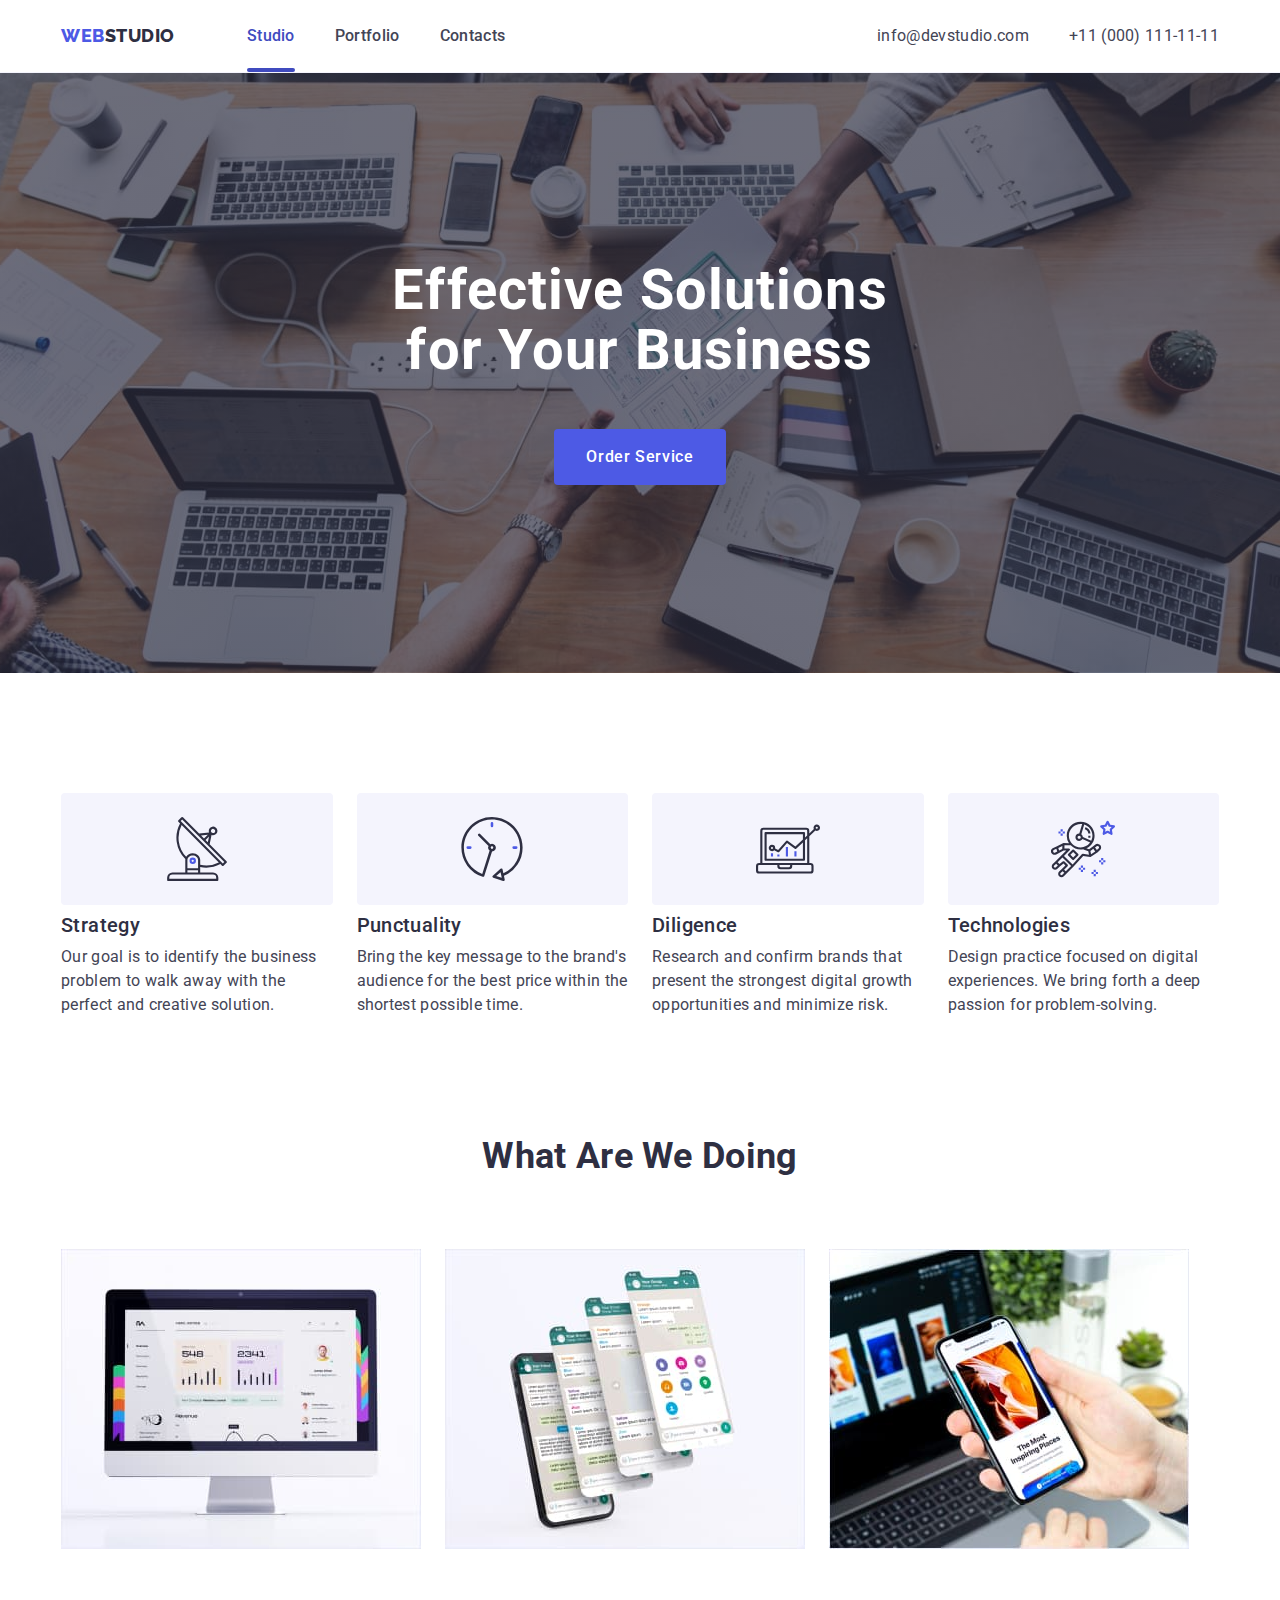
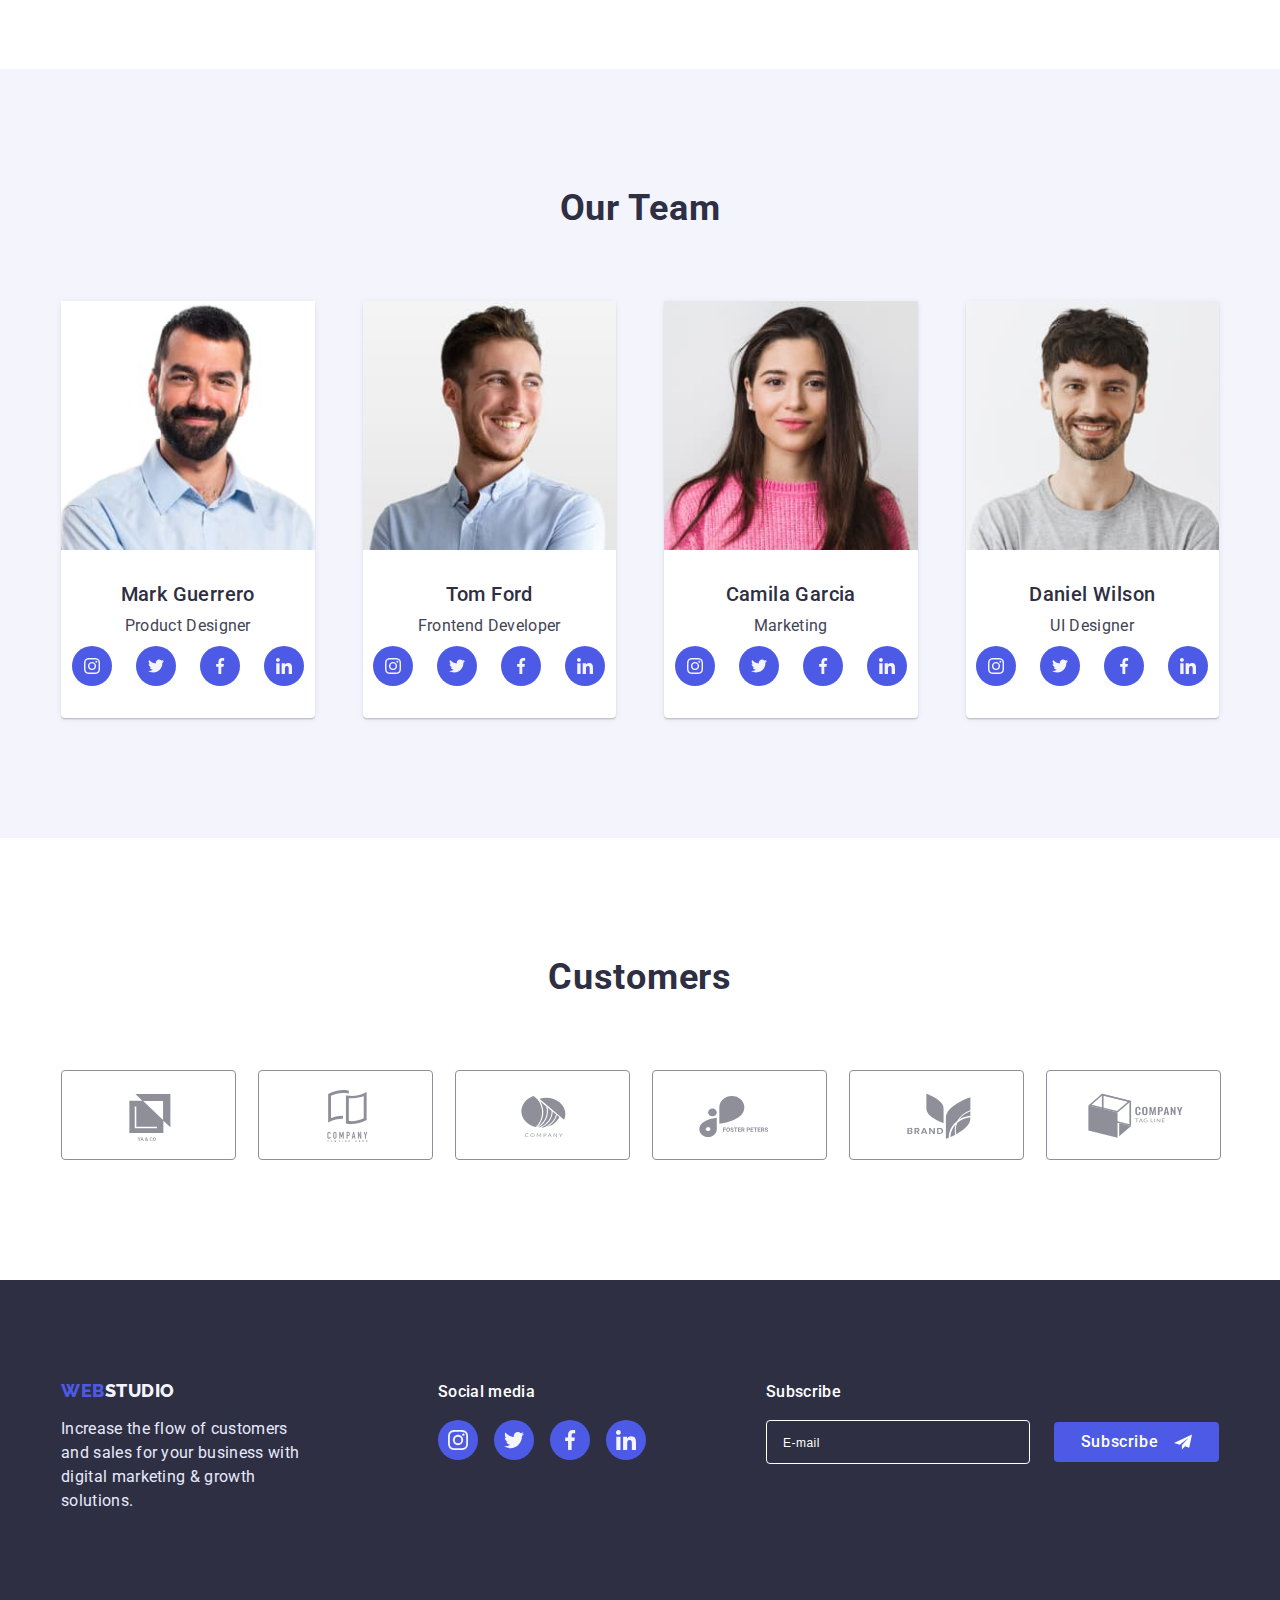
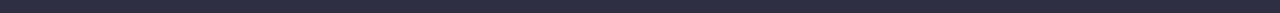
==== commit 9a150850: "Add files via upload" ====
--- a/index.html
+++ b/index.html
@@ -89,7 +89,7 @@
   <div class="input-wrap">
   <input type="text" name="name" id="name" class="input-form input-row">
   <svg width="18" height="24">
-    <use href="./images/symbol-forms.svg#icon-person"></use>
+    <use href="./images/icons.svg#icon-person"></use>
       </svg>
 </div>
 </div>
@@ -99,7 +99,7 @@
    
   <input type="tel" name="tel" id="tel" class="input-form ">
    <svg width="18" height="24">
-<use href="./images/symbol-forms.svg#icon-phone"></use>
+<use href="./images/icons.svg#icon-phone"></use>
   </svg>
 </div>
 </div>
@@ -109,7 +109,7 @@
   <div class="input-wrap">
   <input type="email" name="email" id="email" class="input-form input-row">
   <svg width="18" height="24">
-    <use href="./images/symbol-forms.svg#icon-email"></use>
+    <use href="./images/icons.svg#icon-email"></use>
       </svg>
 </div>
 </div>
@@ -449,9 +449,9 @@
         <div class="items-input-footer">
         <label for="mail-footer"></label>
         <input type="email" class="footer-form-mail" name="mail-footer" id="mail-footer" placeholder="E-mail">
-        <button type="button" class="subsc-button">Subscribe <svg width="24" height="24" viewBox="0 0 24 24" fill="none" xmlns="http://www.w3.org/2000/svg">
-          <path d="M24 2L0 13.25L7.66994 15.6172L19.5 6.375L10.5017 16.4913L10.509 16.4936L10.5 16.4913V22L14.8013 17.8183L20.2501 19.5L24 2Z" fill="white"/>
-          </svg>
+        <button type="button" class="subsc-button">Subscribe  <svg width="18" height="24">
+          <use href="./images/icons.svg#icon-fly"></use>
+            </svg>
       
       </button>
 
--- a/css/styles.css
+++ b/css/styles.css
@@ -1044,6 +1044,11 @@
     transition: background-color 250ms cubic-bezier(0.4, 0, 0.2, 1);
 }
 
+.subsc-button:hover,
+.subsc-button:focus {
+    background-color: var(--blue)
+}
+
 .footer-form-mail {
     background-color: var(--accent-text-color);
     border: 1px solid var(--pure-wite);
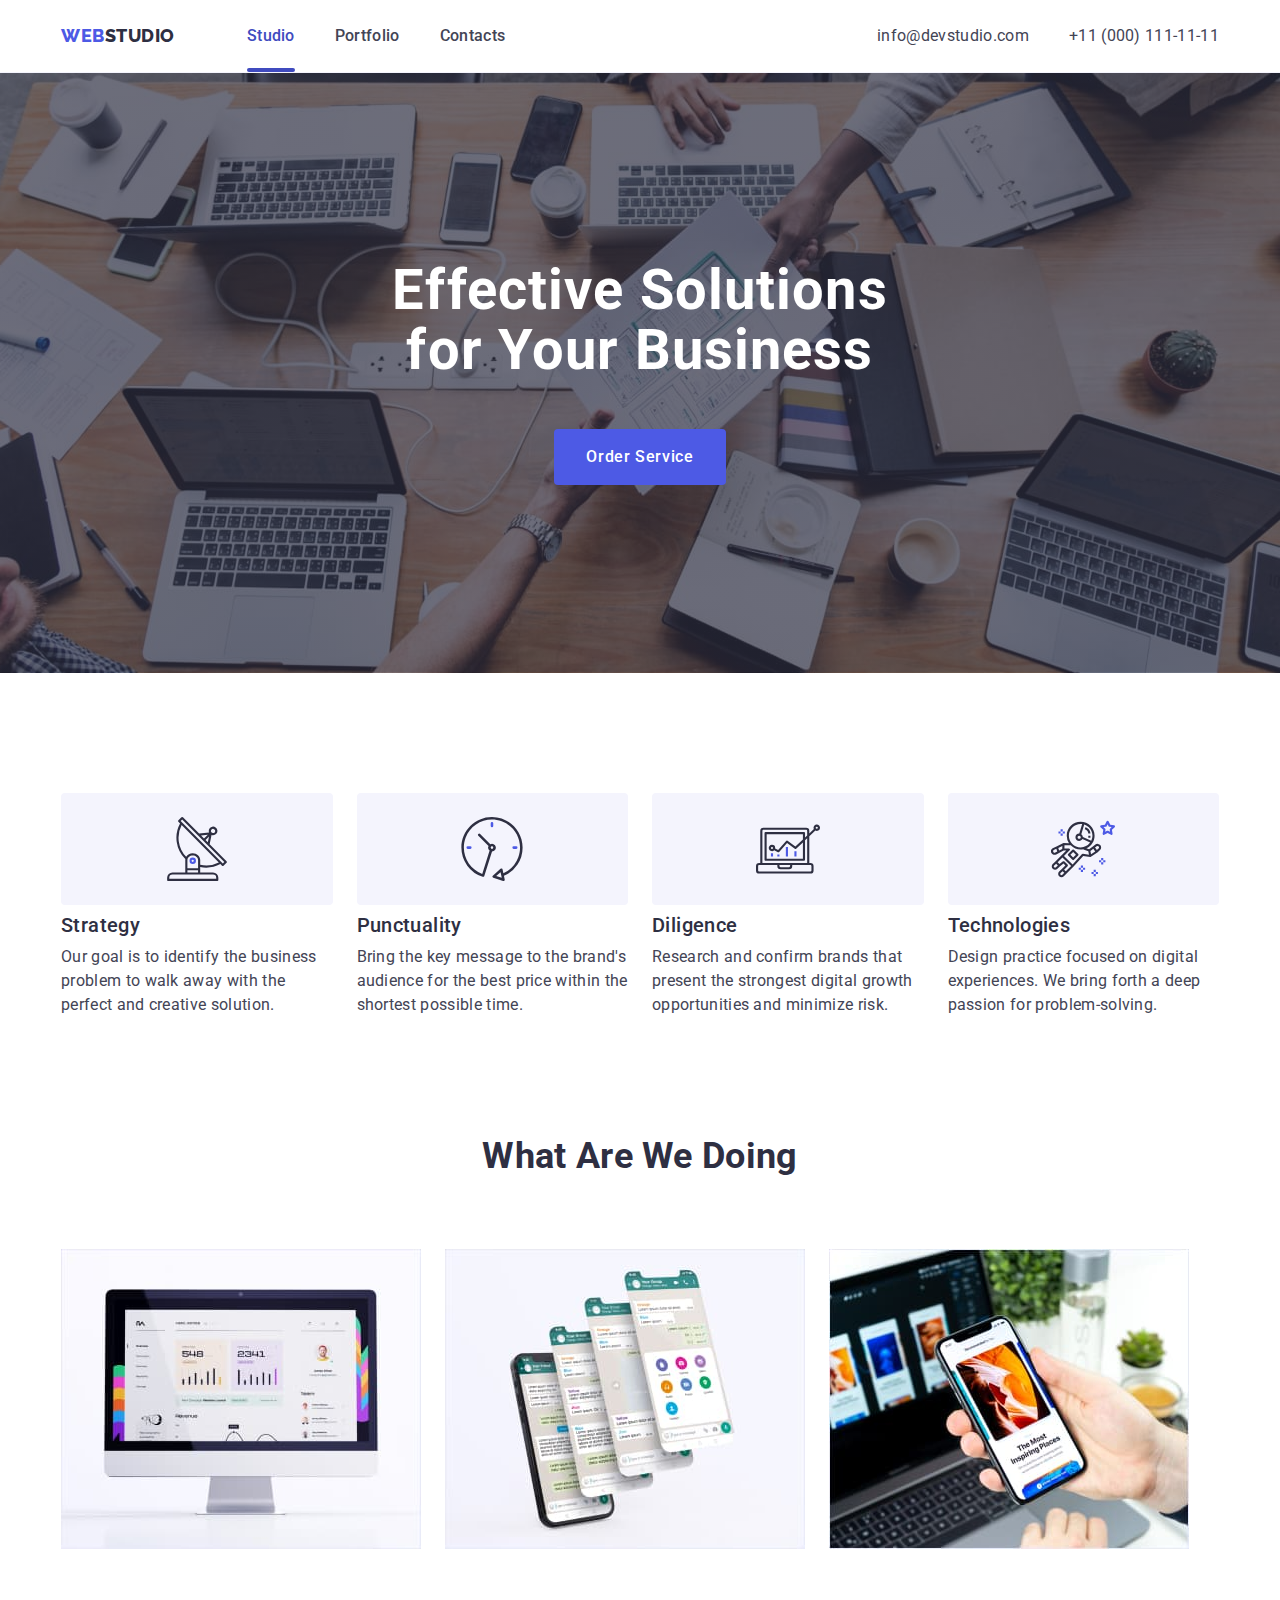
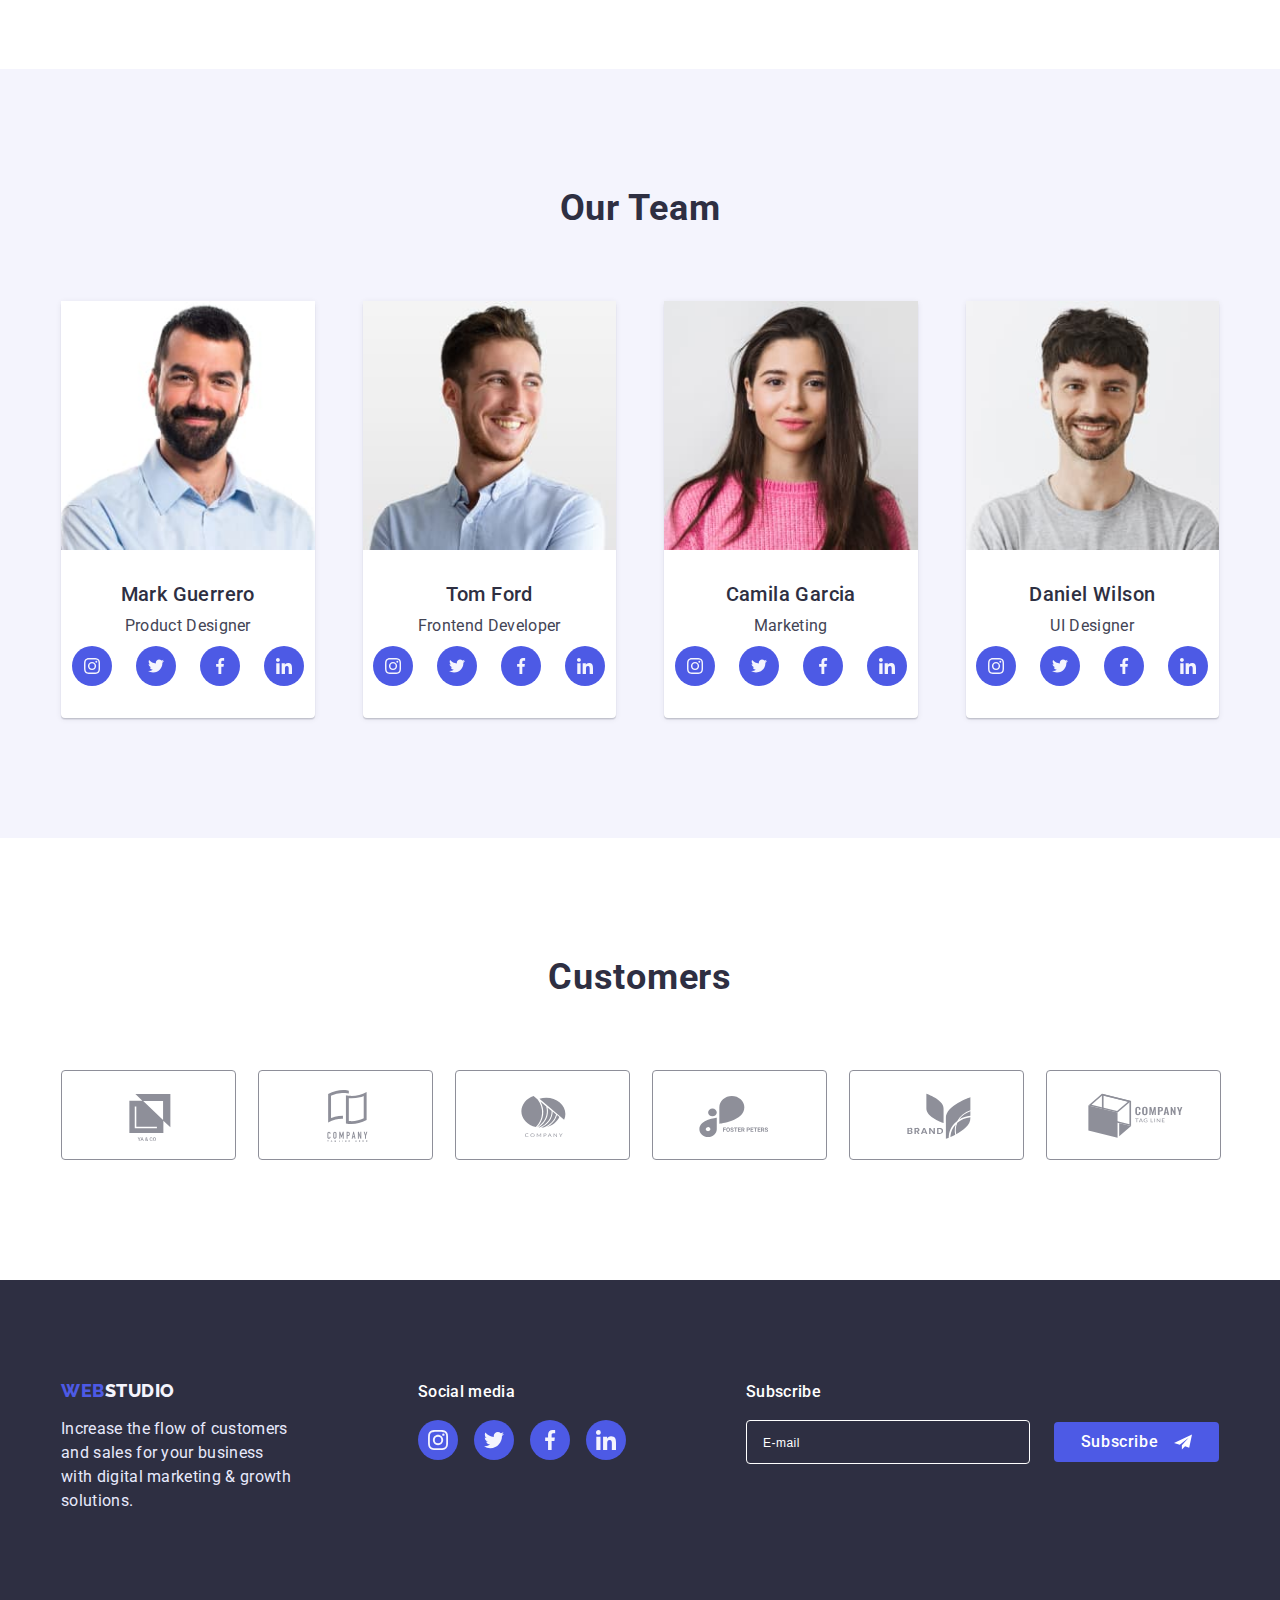
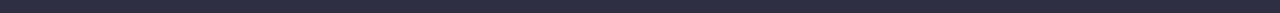
==== commit f92dd06a: "Update index.html" ====
--- a/index.html
+++ b/index.html
@@ -82,7 +82,7 @@
   </button>
 
 <form class="main-modal-form">
-  <div class=""><h1 class="modal-h">Leave your contacts and we will call you back</h1></div>
+  <p class="modal-h">Leave your contacts and we will call you back</p>
   
   <div class="form-element">
   <label for="name"><p class="small-modal-text">Name</p></label>
@@ -123,7 +123,7 @@
 </div>
 <div class="privacy-form">
  <label for="privacy">
-  <p class="small-modal-text">I accept the terms and conditions of the <a href=""> Privacy Policy</a></p>  
+  <p class="small-modal-text">I accept the terms and conditions of the <a href="" class="link-privacy"> Privacy Policy</a></p>  
   <input type="checkbox" name="privacy" value="privacy" id="privacy" class="input-form">
 <span class="input-checkbox"></span></label>
 </div>
@@ -463,4 +463,4 @@
   
 </body>
 
-</html>+</html>
--- a/css/styles.css
+++ b/css/styles.css
@@ -302,12 +302,15 @@
 transform: translate(-50%, -50%);
 
 width: 408px;
-height: 576px;
+
 scale: 1;
 transition: transform 250ms cubic-bezier(0.4, 0, 0.2, 1);;
 background-color: #fff;
 border-radius: 4px;
-padding: 24px;
+padding-top: 72px;
+padding-left: 24px;
+padding-right: 24px;
+padding-bottom: 24px;
 
 
 
@@ -328,7 +331,7 @@
 border-radius: 50%;
 cursor: pointer;
 padding: 0;
- 
+transition: fill 250ms cubic-bezier(0.4, 0, 0.2, 1);
 }
 .close-button:hover {
    
@@ -873,7 +876,7 @@
     display: flex;
     align-items: center;
     text-align: center;
-   
+   margin-top: 16px;
     margin-bottom: 24px;
 
    }
@@ -883,7 +886,7 @@
    .form-element input:focus,
    .form-element textarea:hover,
    .form-element textarea:focus {
-    border: 1px solid var(--accent);
+    border: 1px solid rgba(77, 90, 229, 1);
    }
    .form-element input:hover + svg,
    .form-element input:focus + svg {
@@ -934,7 +937,6 @@
 
    .modal-h {
    text-align: center;
-   margin-top: 48px;
    margin-bottom: 16px;
    font-weight: 500;
    font-size: 16px;
@@ -1014,10 +1016,13 @@
 .items-input-footer {
     display: flex;
     align-items: center;
-    justify-content: center;
-    width: 453px;
-
-}
+  
+    
+}
+.items-input-footer input{
+    color: var(--pure-wite);
+}
+
 .subsc-button{
     font-family: "Roboto", sans-serif;
     color: var(--pure-wite);
@@ -1056,7 +1061,11 @@
     width: 264px;
     height: 40px;
     padding-left: 16px;
-   
+    transition: background-color 250ms cubic-bezier(0.4, 0, 0.2, 1);
+}
+.footer-form-mail:hover,
+.footer-form-mail:focus {
+    border: 1px solid var(--accent);
 }
 .footer-form-mail::placeholder {
    
@@ -1067,4 +1076,7 @@
    color: var(--pure-wite);
    padding: 0;
    margin: 0;
-}+}
+.link-privacy {
+    color: var(--accent);
+}
